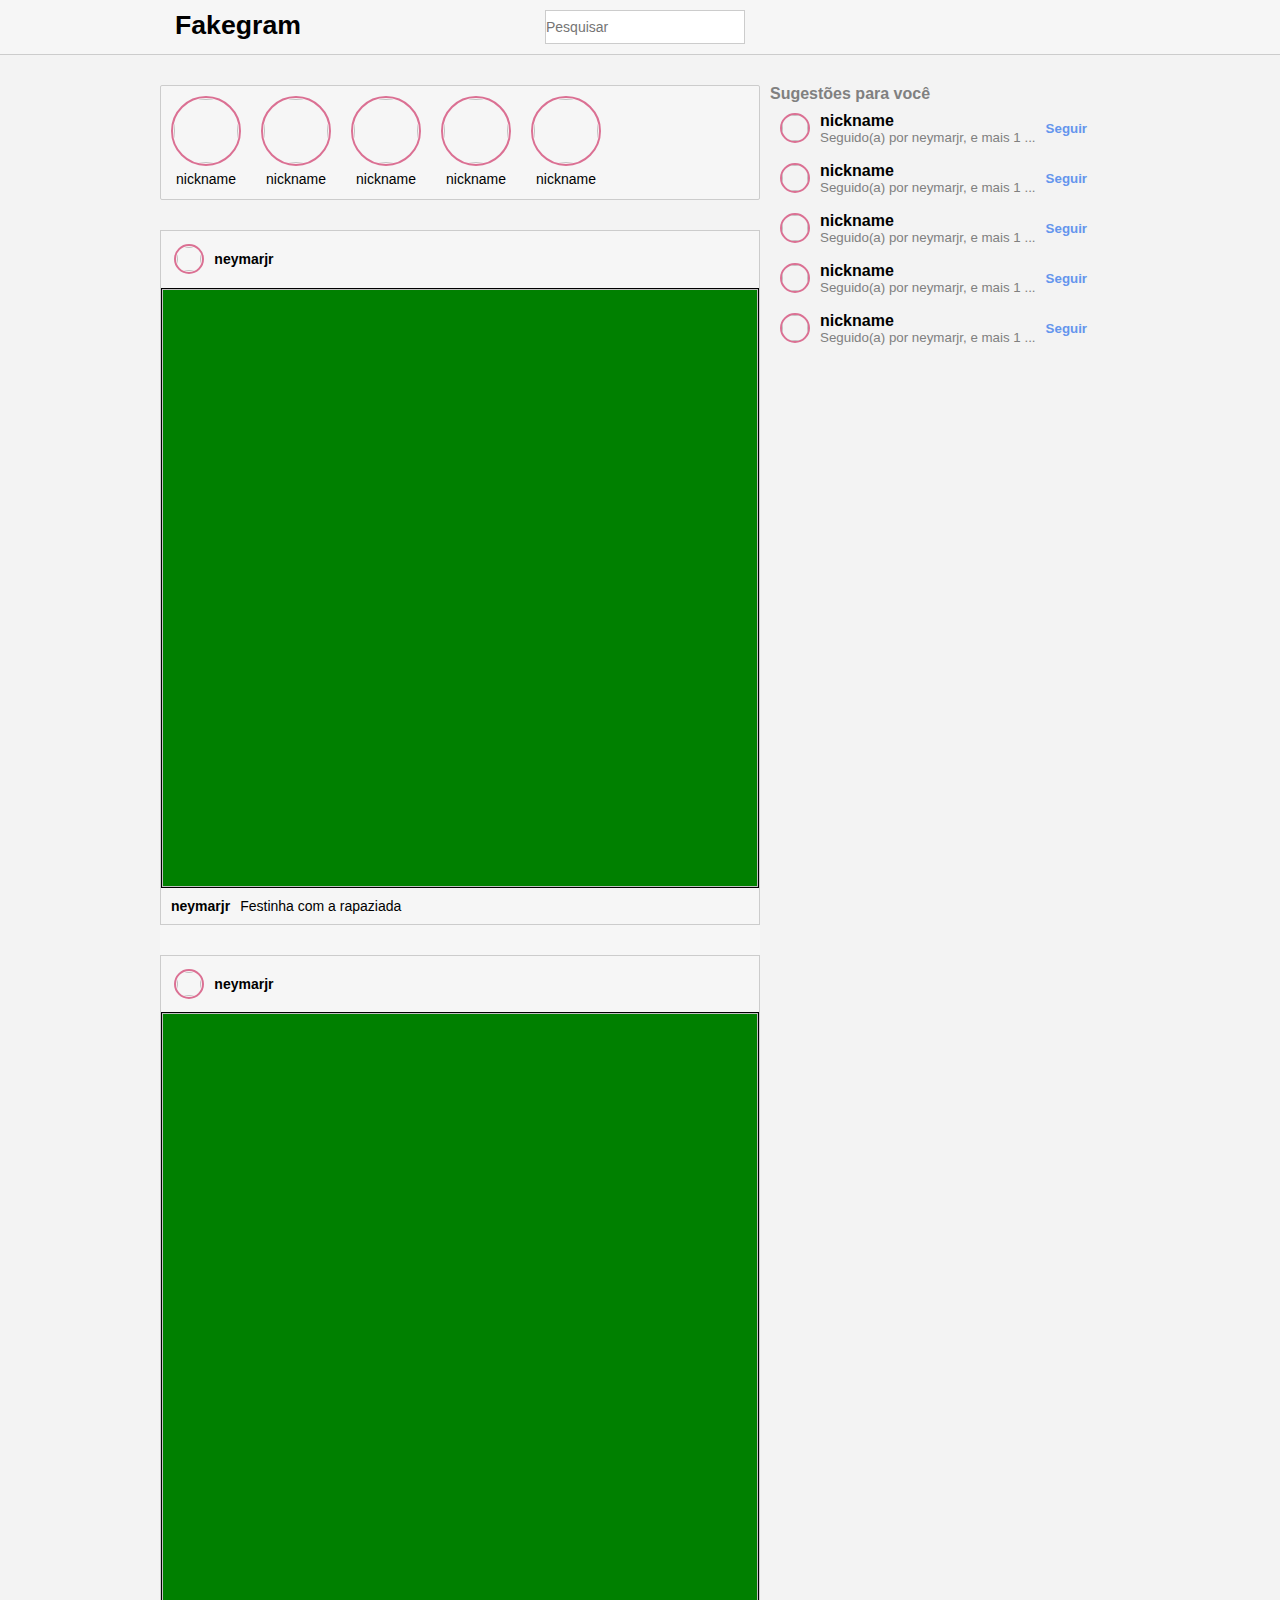
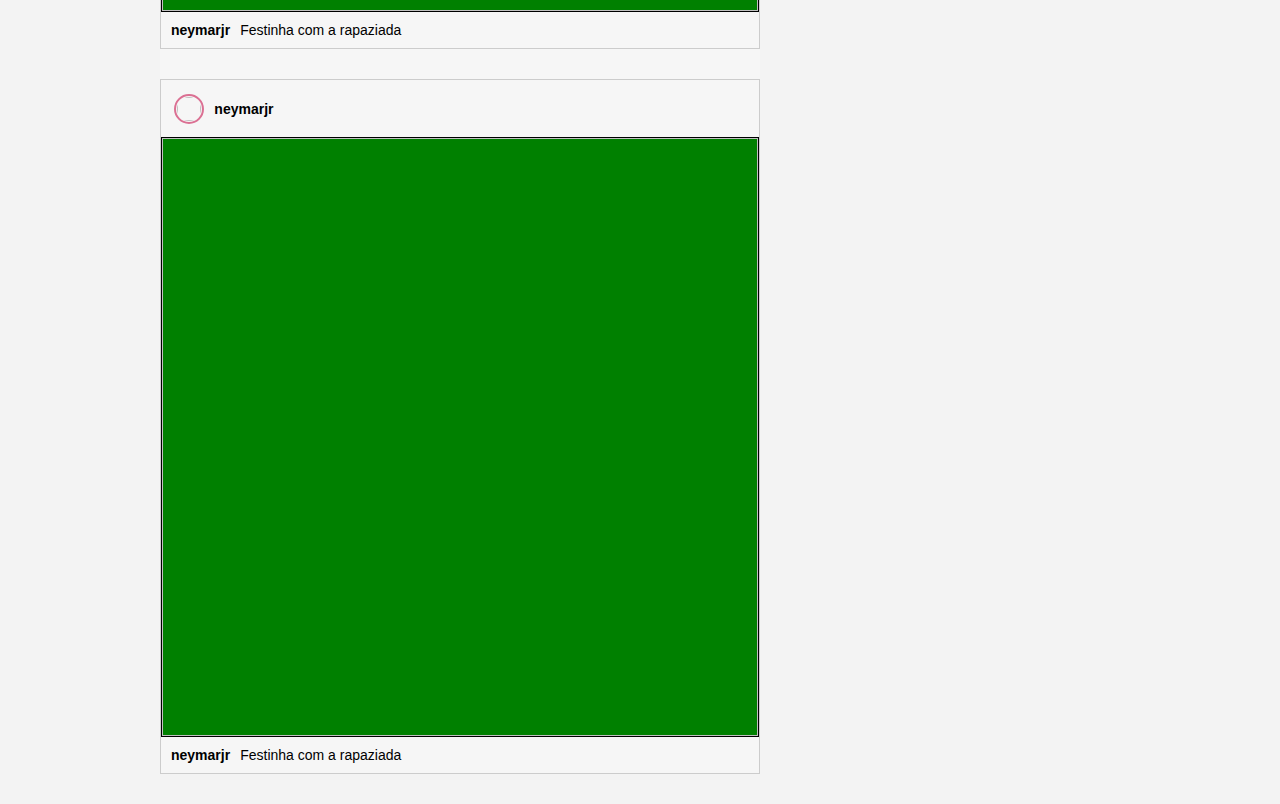
==== index.html @ 183a9589 "First version of feed" ====
<html>
    <head>
        <meta charset="utf-8">
        <meta name = "viewport" content="width = device-width, initial-scale=1"/>
        <title>Fakegram</title>
        <link rel="stylesheet" type="text/css" href="style/style.css">
        <link rel="stylesheet" type="text/css" href="style/feed.css">
        <link rel="stylesheet" type="text/css" href="../../../fontawesome/css/all.css">
        
    </head>
    <body>
        <div id="topbar">
            <div id="topbar-content">
                <div id="topbar-logo">
                    <h1>Fakegram</h1>
                </div>
                <input type="text" placeholder="Pesquisar">
                <div id="topbar-menu">
                    <i class="fas fa-home fa-2x"></i>
                    <i class="fas fa-comment fa-2x"></i>
                    <i class="fas fa-plus-square fa-2x"></i>
                    <i class="fas fa-compass fa-2x"></i>
                    <i class="fas fa-heart fa-2x"></i>
                    <i class="fas fa-user-circle fa-2x"></i>
                </div>
            </div>

        </div>
        <div id="main">
            <div id="main-content">
                <div id="stories">
                    <div class="card-stories">
                        <img class="class-story-img"/>
                        <p>nickname</p>
                    </div>        
                    <div class="card-stories">
                        <img class="class-story-img"/>
                        <p>nickname</p>
                    </div>        
                    <div class="card-stories">
                        <img class="class-story-img"/>
                        <p>nickname</p>
                    </div>        
                    <div class="card-stories">
                        <img class="class-story-img"/>
                        <p>nickname</p>
                    </div>        
                    <div class="card-stories">
                        <img class="class-story-img"/>
                        <p>nickname</p>
                    </div>                    
                </div>

                <div id="feed">
                    <div class="card-feed">
                        <div class="card-feed-header">
                            <img />
                            neymarjr
                        </div>
                        <img class="feed-img">
                        <div class="card-feed-footer">
                            <p class="feed-nickname">neymarjr</p>
                            <p class="feed-text">Festinha com a rapaziada</p>                            
                        </div>
                    </div>
                    <div class="card-feed">
                        <div class="card-feed-header">
                            <img />
                            neymarjr
                        </div>
                        <img class="feed-img">
                        <div class="card-feed-footer">
                            <p class="feed-nickname">neymarjr</p>
                            <p class="feed-text">Festinha com a rapaziada</p>                            
                        </div>
                    </div>
                    <div class="card-feed">
                        <div class="card-feed-header">
                            <img />
                            neymarjr
                        </div>
                        <img class="feed-img">
                        <div class="card-feed-footer">
                            <p class="feed-nickname">neymarjr</p>
                            <p class="feed-text">Festinha com a rapaziada</p>                            
                        </div>
                    </div>

                </div>
            </div>

            <div id="sidebar">
                <p class="sidebar-text-1">Sugestões para você</p>
                <div class="sidebar-profile">
                    <img class="sidebar-img"/>
                    <div class="sidebar-profile-person">
                        <p class="sidebar-text-2">nickname</p>
                        <p class="sidebar-text-3">Seguido(a) por neymarjr, e mais 1 ...</p>
                    </div>
                    <a>Seguir</a>  
                </div>
                <div class="sidebar-profile">
                    <img class="sidebar-img"/>
                    <div class="sidebar-profile-person">
                        <p class="sidebar-text-2">nickname</p>
                        <p class="sidebar-text-3">Seguido(a) por neymarjr, e mais 1 ...</p>
                    </div>
                    <a>Seguir</a>  
                </div>
                <div class="sidebar-profile">
                    <img class="sidebar-img"/>
                    <div class="sidebar-profile-person">
                        <p class="sidebar-text-2">nickname</p>
                        <p class="sidebar-text-3">Seguido(a) por neymarjr, e mais 1 ...</p>
                    </div>
                    <a>Seguir</a>  
                </div>
                <div class="sidebar-profile">
                    <img class="sidebar-img"/>
                    <div class="sidebar-profile-person">
                        <p class="sidebar-text-2">nickname</p>
                        <p class="sidebar-text-3">Seguido(a) por neymarjr, e mais 1 ...</p>
                    </div>
                    <a>Seguir</a>  
                </div>
                <div class="sidebar-profile">
                    <img class="sidebar-img"/>
                    <div class="sidebar-profile-person">
                        <p class="sidebar-text-2">nickname</p>
                        <p class="sidebar-text-3">Seguido(a) por neymarjr, e mais 1 ...</p>
                    </div>
                    <a>Seguir</a>  
                </div>
            </div>
        </div>
    </body>
</html>
---- style/style.css ----
* {
    padding:0;
    margin: 0;
    box-sizing: border-box;
    text-decoration: none;
    font-family: sans-serif;
    font-size: 14px;   
}
body {
    width: 100%;
    min-height: 100vh;
    background-color: rgb(243,243,243);
    margin: 0;
    padding: 0;
    display: flex;
    justify-content: center;
}
.instagram-wrapper {
    display: flex;
    align-items: center;
    justify-content: center;
 

}
.instagram-phone {
    display: flex;
    align-items: center;
    justify-content: center;
    width: 36%;
}
.instagram-phone img {
    height: 48rem;
}
.instagram-continue {
    display: flex;
    align-items: center;
    justify-content: space-around;
    flex-direction: column;
    width: 370px;
    

}
.group {
    display: flex;
    justify-content: space-between;
    align-items: center;
    flex-direction: column;
    background-color: white;
    width: 370px;
    padding: 1.3rem 0;
    border: 1px solid lightgray;
}
.group1 {
    margin-top: 5px;
    display: flex;
    justify-content: center;
    align-items: center;
    flex-direction: row;
    background-color: white;
    width: 100%;
    padding: 1.3rem 0;
    border: 1px solid lightgray;
}
.group:nth-child(1) {
    min-height: 19rem;
}
.instagram-logo {
    height: 3rem;
}
.profile {

    display: flex;
    justify-content: center;
    align-items: center;
    border-radius: 50%;
    overflow: hidden;
    margin-top: 20px;
    margin-bottom: 20px;
}
.profile img {
    height: 7rem;
    width: 7rem;
    object-fit: cover;
}
.instagram-login {
    background-color: #0095f6;
    color: white;
    padding: 8px;
    border-radius: 4px;
}
.instagram-logout {
    color: #0095f6;
    margin-top: 1rem;
}
.not-account{
    color: rgb(0,0,0);
    font-weight: lighter;

}
.link-blue {
    color: #0095f6;
    margin-left: 5px;
}
.download-app {
    display: flex;
    flex-direction: column;
    align-items: center;
    justify-content: center;
    width: 100%;
    padding: 1.3rem 0;
}
.downloads {
    display: flex;
    width: 100%;
    justify-content: space-evenly;
    align-items: center;
    padding: 1rem;
}
.app-download {
    height: 3rem;
    width: 10rem;
    background-size: cover;
}
.app-download:nth-child(1) {
    background-image: url('apple.png');
    border-radius: 4px;
}
.app-download:nth-child(2) {
    background-image: url('google.png');
    border-radius: 4px;
}

/*media queries*/


@media (max-width: 875px) {
    body{background-color: white;
    }
    .instagram-wrapper {
        width: 90%;
    }
    .instagram-phone {
        display: none;
    }
    .instagram-continue {
        width: 370px;
        
    }

    .download-app {
        display: none;
    }

    .group1{
        border: none;
    }
}
---- style/feed.css ----
body{
    display:initial;
}
h1{
    font-size: 20pt;
}

#topbar{
    width: 100%;
    height: 55px;
    border-bottom: solid 1px #ccc;
    background-color: rgb(246,246,246);
    display: flex;
    justify-content: center;
}


#topbar-content{
    width: 950px;
    display: flex;
    padding: 10px;
}
#topbar-logo{
    width: 350px;
    display: flex;
    justify-content: left;
}
#topbar i{
    margin-left: 20px;
}
#topbar input{
    margin-left: 20px;
    width: 200px;
    border: solid 1px #ccc;
}
#topbar-menu{
    width: 350px;
    display: flex;
    justify-content: right;
}

#main {    
    width: 100%;
	flex-direction: row;
    display: flex;
    justify-content: center;
    margin-top: 30px;
}

#main-content{    
    width: fit-content;
    position: relative;
    margin-right: 10px;
    padding: 0;

}


#stories{
    border: solid 1px #ccc;
    background-color: rgb(246,246,246);
    width: 600px;
    height: 115px;
    margin-bottom: 30px;
    border-radius: 2px;
    display: flex;

}
.card-stories{
    width: 80px;
    height: 100px;
    margin: 5px;
    text-align: center;

}

.class-story-img{
    width: 70px;
    height: 70px;
    border: solid 2px palevioletred;
    border-radius: 50%;
    padding: 1px;
    margin: 5px;
}






#feed{
    background-color: rgb(246,246,246);
    width: 600px;
    min-height: 1000px;
    border-radius: 2px;
}


.card-feed{    
    border: solid 1px #ccc;
    margin-bottom: 30px;
}

.feed-img{
    width: 100%;
    height: 600px;
    border: solid 1px black;
    background-color: green;
    margin: 0;


}



.card-feed-header{
    padding: 10pt;
    font-weight: bold;
    display: flex;
	align-items: center;

}
.card-feed-header img{
    width: 30px;
    height: 30px;
    border: solid 2px palevioletred;
    border-radius: 50%;
    padding: 1px;
    margin-right: 10px;

}
.card-feed-footer{
    width: 100%;
    display: flex;
    padding: 10px;
}
.feed-nickname{
    font-weight: bold;
    margin-right: 10px;

}









#sidebar{
    width: 350px;
    position: relative;

}

.sidebar-profile{
    display: flex;
    width: 100%;
	align-items: center;
}
.sidebar-img{
    width: 30px;
    height: 30px;
    border: solid 2px palevioletred;
    border-radius: 50%;
    margin: 10px;

}

.sidebar-text-1{
    color: grey;
    font-weight: bold;
    font-size: 12pt;
}
.sidebar-text-2{
    color: black;
    font-weight: bold;
    font-size: 12pt;
}
.sidebar-text-3{
    color: grey;
    font-size: 10pt;
}

#sidebar a {
    margin-left: 10px;
    font-size: 10pt;
    color:cornflowerblue;
    font-weight: 600;
}
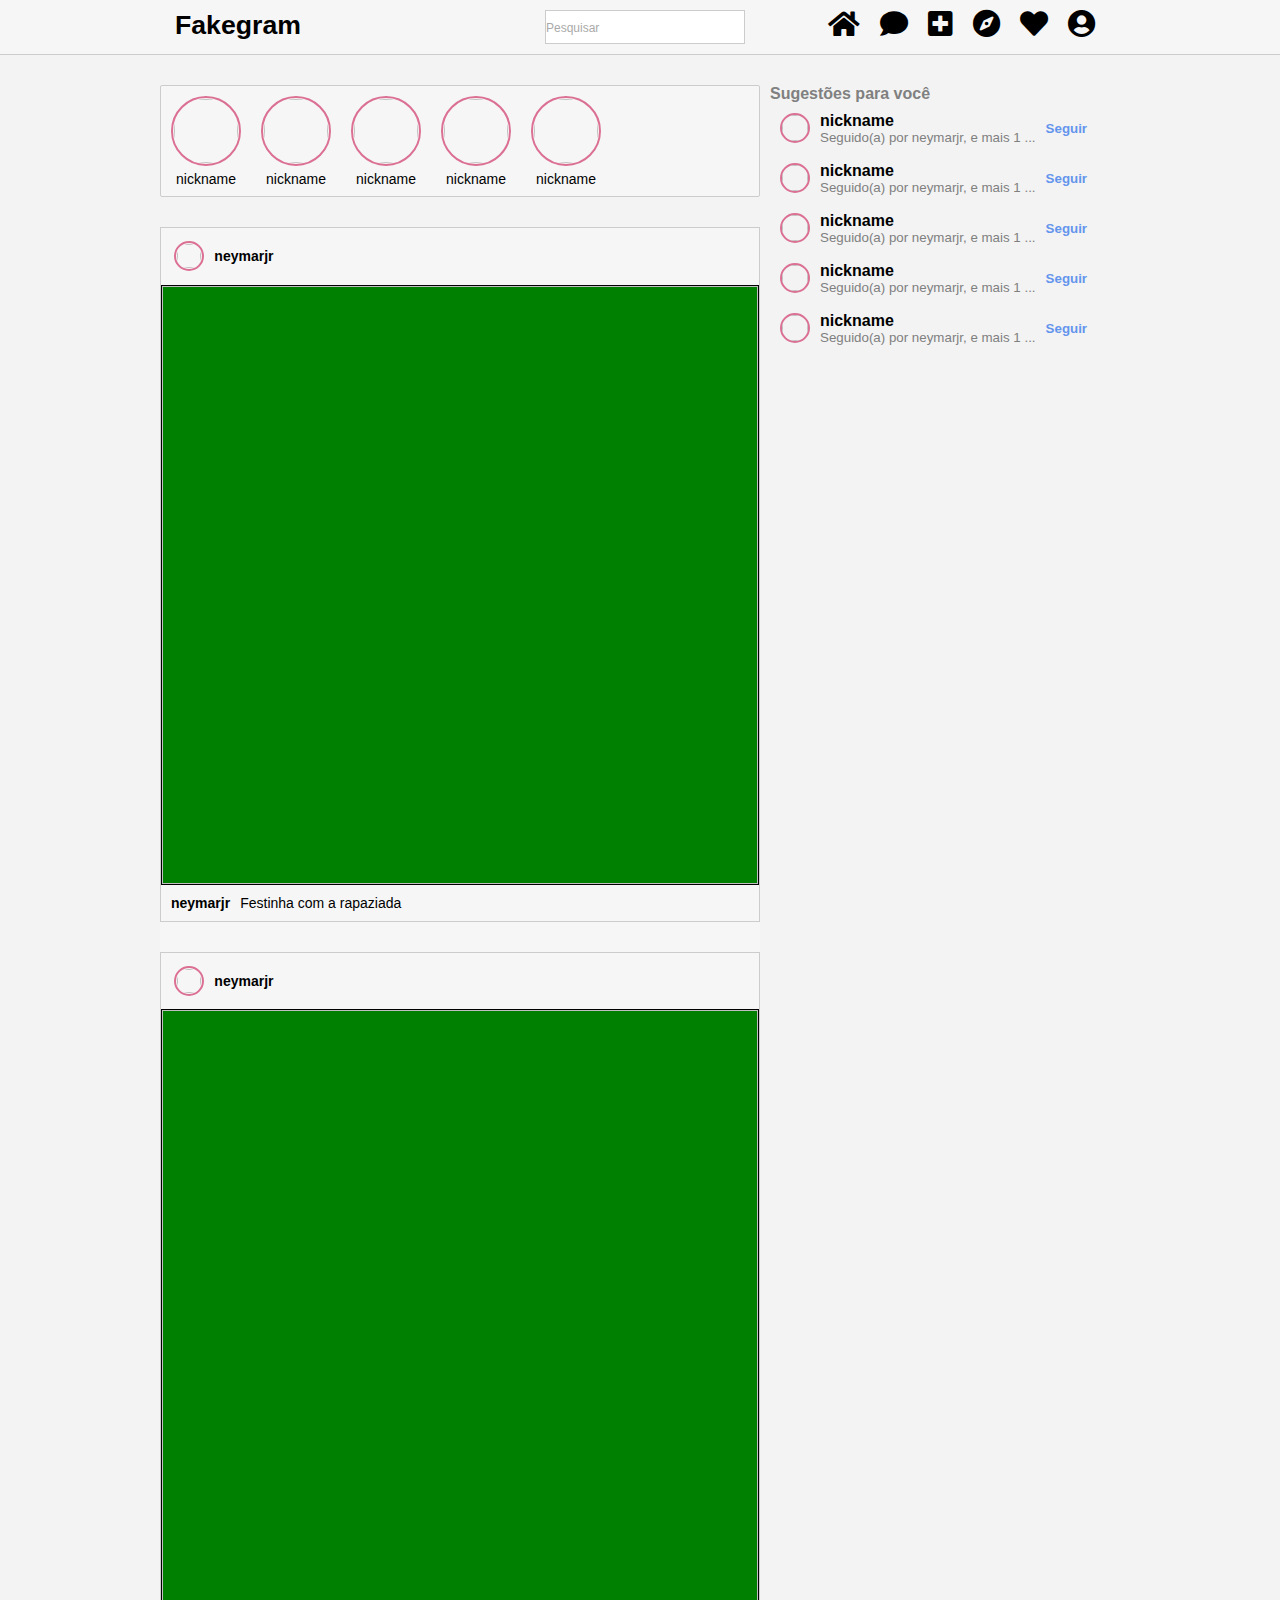
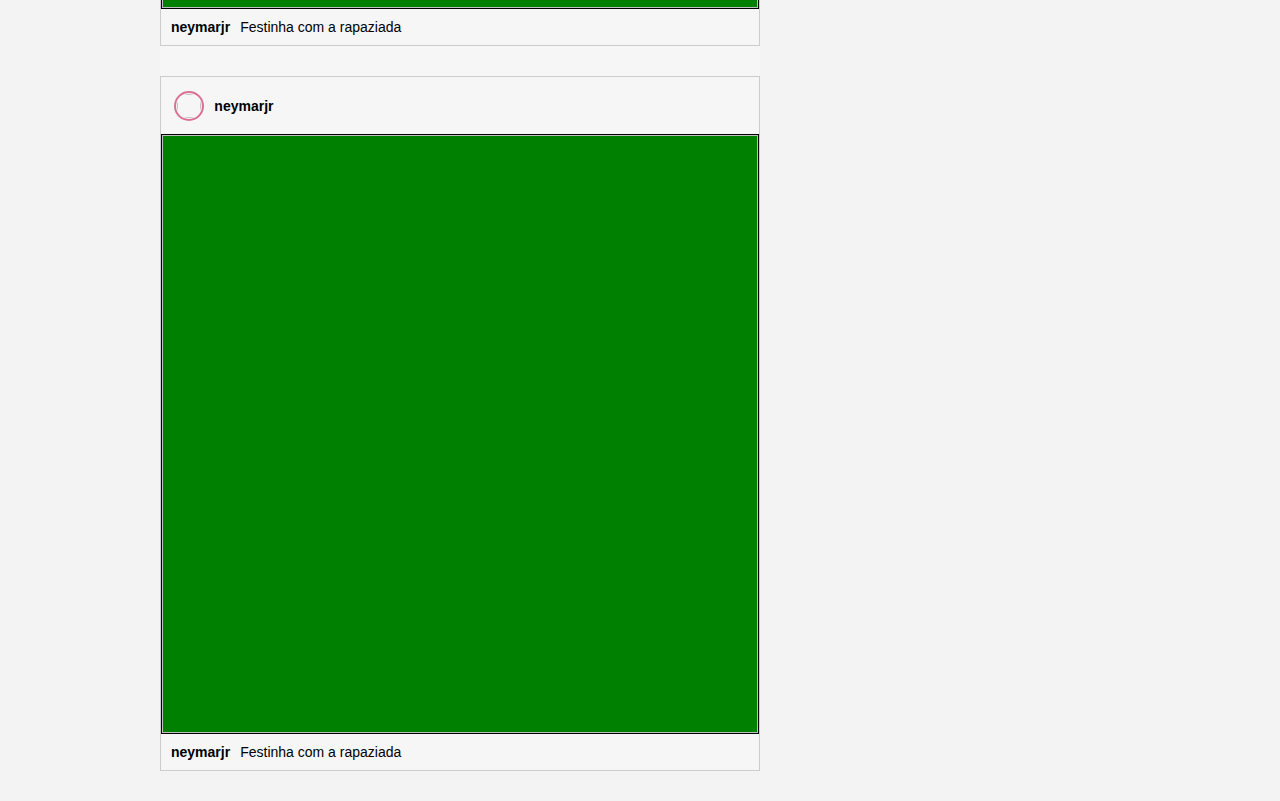
==== commit 077fa024: "inclusão de ícones no feed e de arquivo genérico de estilos" ====
--- a/index.html
+++ b/index.html
@@ -5,7 +5,8 @@
         <title>Fakegram</title>
         <link rel="stylesheet" type="text/css" href="style/style.css">
         <link rel="stylesheet" type="text/css" href="style/feed.css">
-        <link rel="stylesheet" type="text/css" href="../../../fontawesome/css/all.css">
+        <link rel="stylesheet" href="https://cdnjs.cloudflare.com/ajax/libs/font-awesome/5.11.2/css/all.css">
+
         
     </head>
     <body>
--- a/style/style.css
+++ b/style/style.css
@@ -42,13 +42,64 @@
 }
 .group {
     display: flex;
-    justify-content: space-between;
+
     align-items: center;
     flex-direction: column;
     background-color: white;
-    width: 370px;
+    width: 350px;
     padding: 1.3rem 0;
     border: 1px solid lightgray;
+    height: 350px;
+}
+.inputs{
+    height: 300px;
+    width: 100%;
+    display: flex;
+    flex-direction: column;
+    align-items: center;
+    justify-content: center;
+
+}
+.inputs button{
+    width: 75%;
+    height: 32px;
+    margin-top: 10px;
+    border:none;
+    border-radius: 4px;
+    background-color: dodgerblue;
+    color: white;
+}
+.inputs p{  
+    font-size: 12px;
+    font-weight: bolder;
+    margin: 15px 0px;
+    color:rgb(145, 145, 145) ;
+}
+.inputs a{
+    text-decoration: none;
+    font-size: 12px;
+    margin-top: 20px;
+    color: grey;
+}
+.inputs img{
+    height: 25px;
+}
+.inputs input{
+    width: 75%;
+    height: 35px;
+    background-color:rgba(0, 0, 0, 0.03);
+    border-radius: 3px;
+    margin-bottom: 6px;
+    padding: 5px;
+    border:none;
+    border:1px solid rgb(206, 206, 206);
+}
+input::placeholder{
+    font-size: 12px;
+    color: rgb(170, 170, 170);
+}
+textarea:focus, input:focus, select:focus {
+    outline: 0;
 }
 .group1 {
     margin-top: 5px;
@@ -57,7 +108,7 @@
     align-items: center;
     flex-direction: row;
     background-color: white;
-    width: 100%;
+    width: 350px;
     padding: 1.3rem 0;
     border: 1px solid lightgray;
 }
@@ -122,11 +173,11 @@
     background-size: cover;
 }
 .app-download:nth-child(1) {
-    background-image: url('apple.png');
+    background-image: url('/fakegram/assets/apple.png');
     border-radius: 4px;
 }
 .app-download:nth-child(2) {
-    background-image: url('google.png');
+    background-image: url('/fakegram/assets/google.png');
     border-radius: 4px;
 }
 
@@ -147,11 +198,4 @@
         
     }
 
-    .download-app {
-        display: none;
-    }
-
-    .group1{
-        border: none;
-    }
 }--- a/style/feed.css
+++ b/style/feed.css
@@ -60,7 +60,7 @@
     border: solid 1px #ccc;
     background-color: rgb(246,246,246);
     width: 600px;
-    height: 115px;
+    height: fit-content;
     margin-bottom: 30px;
     border-radius: 2px;
     display: flex;
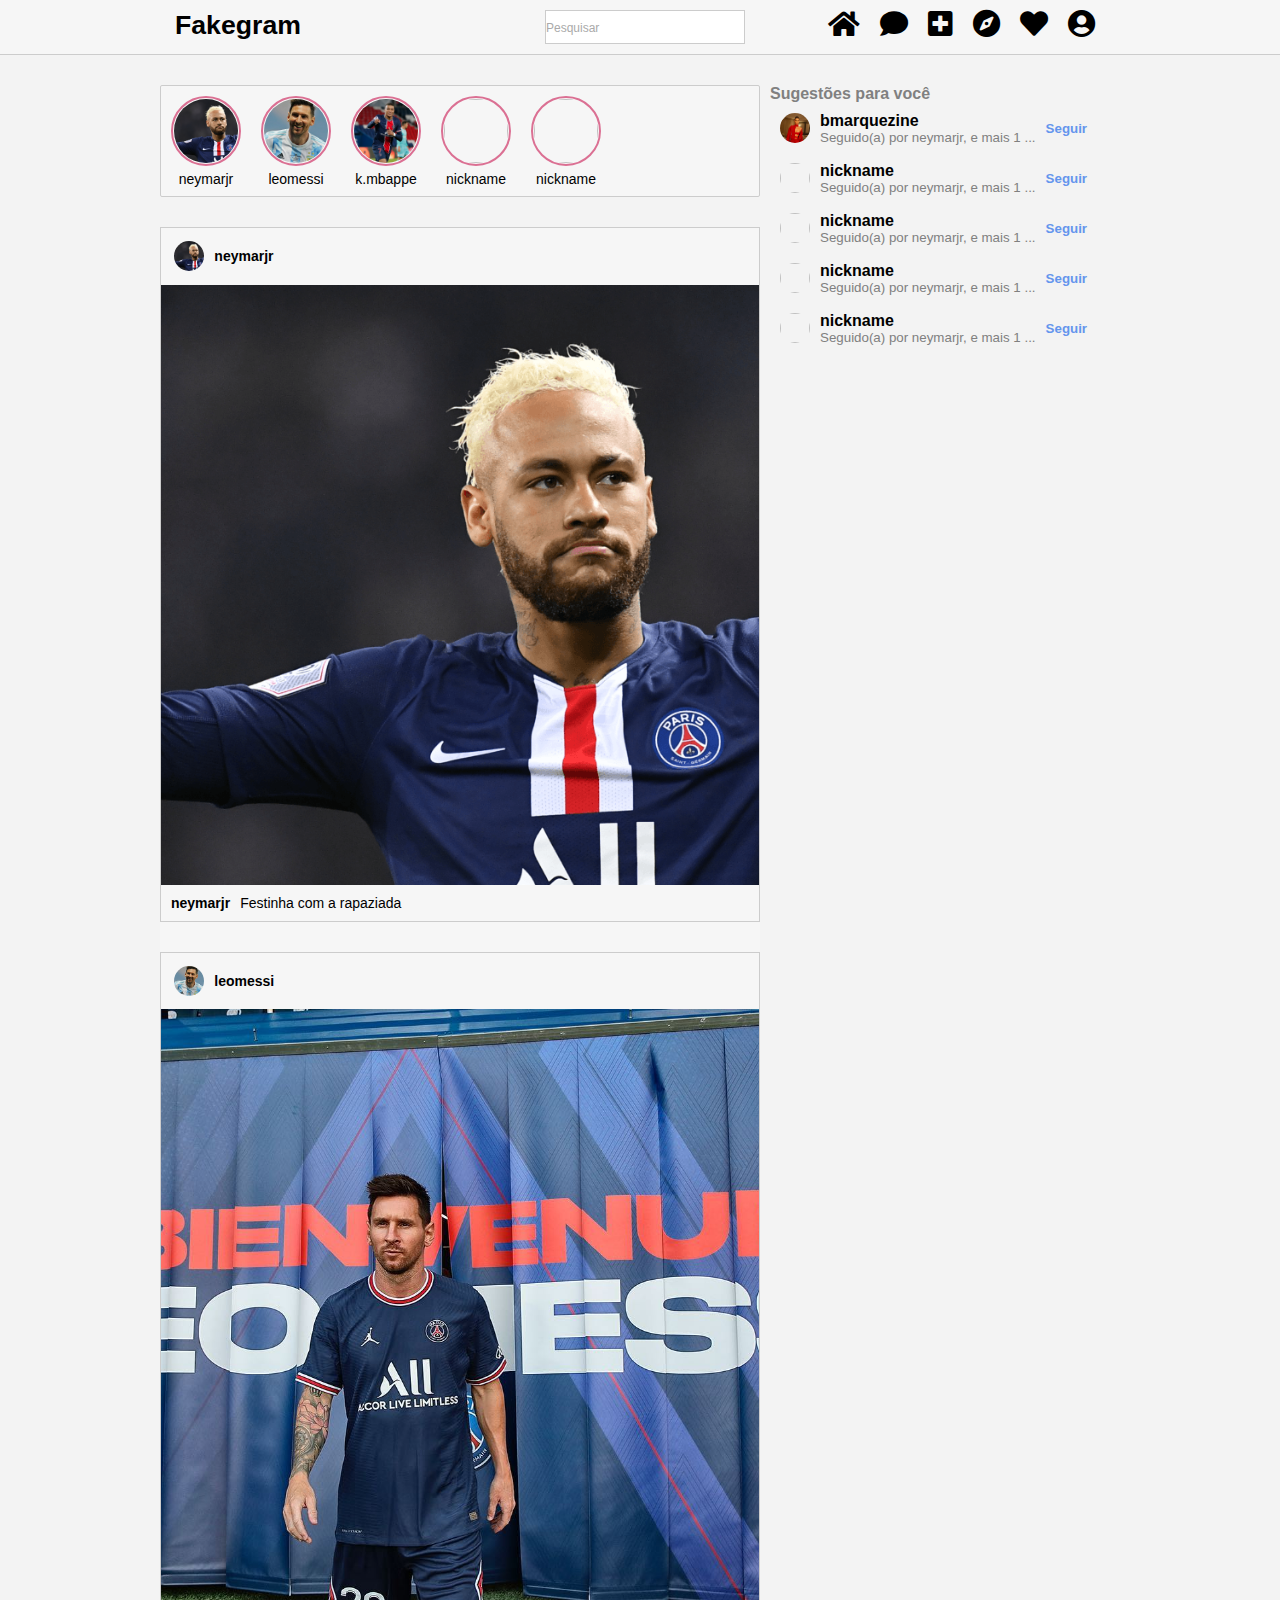
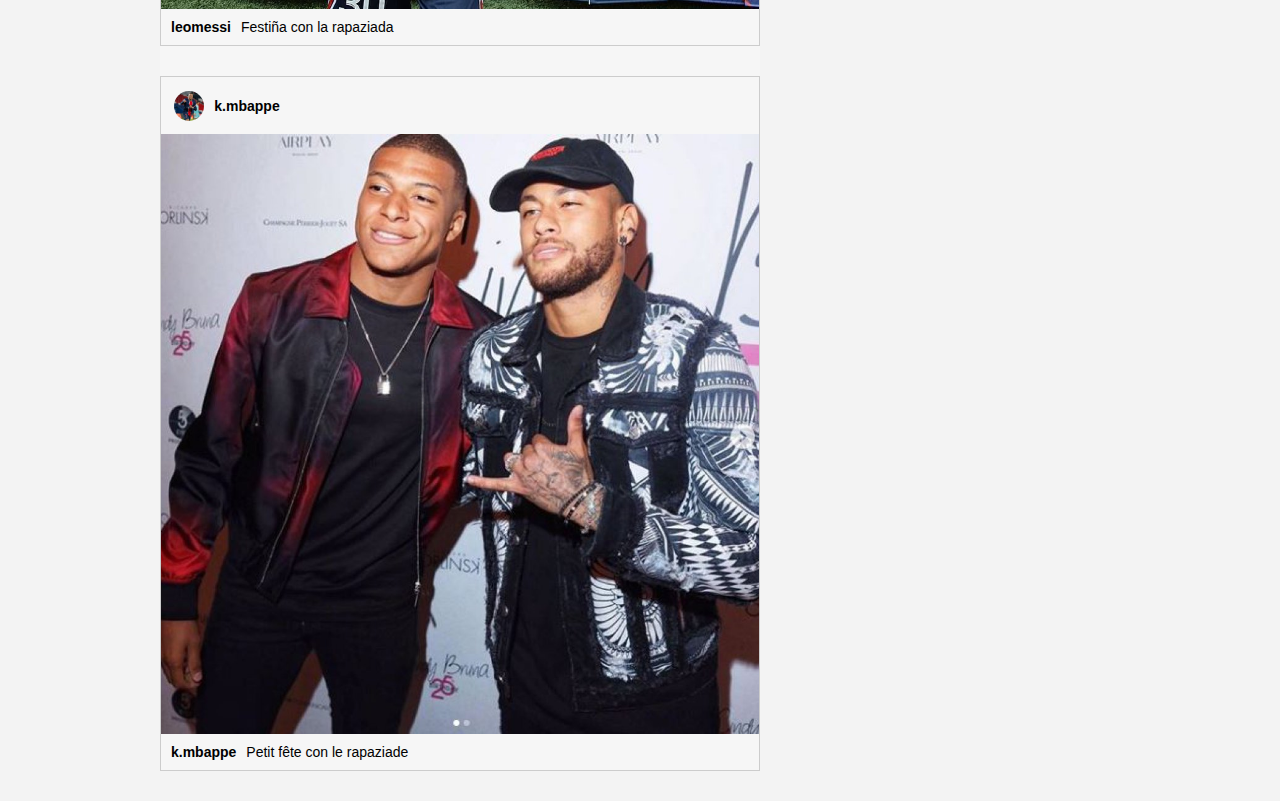
==== commit 2fdf8743: "Preenchimento da tela de feed" ====
--- a/index.html
+++ b/index.html
@@ -22,7 +22,7 @@
                     <i class="fas fa-plus-square fa-2x"></i>
                     <i class="fas fa-compass fa-2x"></i>
                     <i class="fas fa-heart fa-2x"></i>
-                    <i class="fas fa-user-circle fa-2x"></i>
+                    <a href="pages/login.html"><i class="fas fa-user-circle fa-2x"></i></a>
                 </div>
             </div>
 
@@ -31,16 +31,16 @@
             <div id="main-content">
                 <div id="stories">
                     <div class="card-stories">
-                        <img class="class-story-img"/>
-                        <p>nickname</p>
+                        <img class="class-story-img" src="assets/njr.png"/>
+                        <p>neymarjr</p>
                     </div>        
                     <div class="card-stories">
-                        <img class="class-story-img"/>
-                        <p>nickname</p>
+                        <img class="class-story-img" src="assets/leomessi.jpg"/>
+                        <p>leomessi</p>
                     </div>        
                     <div class="card-stories">
-                        <img class="class-story-img"/>
-                        <p>nickname</p>
+                        <img class="class-story-img" src="assets/mbappe.jpg"/>
+                        <p>k.mbappe</p>
                     </div>        
                     <div class="card-stories">
                         <img class="class-story-img"/>
@@ -55,10 +55,10 @@
                 <div id="feed">
                     <div class="card-feed">
                         <div class="card-feed-header">
-                            <img />
+                            <img  src="assets/njr.png"/>
                             neymarjr
                         </div>
-                        <img class="feed-img">
+                        <img class="feed-img" src="assets/njr.png">
                         <div class="card-feed-footer">
                             <p class="feed-nickname">neymarjr</p>
                             <p class="feed-text">Festinha com a rapaziada</p>                            
@@ -66,24 +66,24 @@
                     </div>
                     <div class="card-feed">
                         <div class="card-feed-header">
-                            <img />
-                            neymarjr
+                            <img src="assets/leomessi.jpg">
+                            leomessi
                         </div>
-                        <img class="feed-img">
+                        <img class="feed-img" src="assets/lmessi2.jpg">
                         <div class="card-feed-footer">
-                            <p class="feed-nickname">neymarjr</p>
-                            <p class="feed-text">Festinha com a rapaziada</p>                            
+                            <p class="feed-nickname">leomessi</p>
+                            <p class="feed-text">Festiña con la rapaziada</p>                            
                         </div>
                     </div>
                     <div class="card-feed">
                         <div class="card-feed-header">
-                            <img />
-                            neymarjr
+                            <img src="assets/mbappe.jpg" />
+                            k.mbappe
                         </div>
-                        <img class="feed-img">
+                        <img class="feed-img" src="assets/mbappe2.jpg">
                         <div class="card-feed-footer">
-                            <p class="feed-nickname">neymarjr</p>
-                            <p class="feed-text">Festinha com a rapaziada</p>                            
+                            <p class="feed-nickname">k.mbappe</p>
+                            <p class="feed-text">Petit fête con le rapaziade</p>                            
                         </div>
                     </div>
 
@@ -93,9 +93,9 @@
             <div id="sidebar">
                 <p class="sidebar-text-1">Sugestões para você</p>
                 <div class="sidebar-profile">
-                    <img class="sidebar-img"/>
+                    <img class="sidebar-img" src="assets/bmar.jpg"/>
                     <div class="sidebar-profile-person">
-                        <p class="sidebar-text-2">nickname</p>
+                        <p class="sidebar-text-2">bmarquezine</p>
                         <p class="sidebar-text-3">Seguido(a) por neymarjr, e mais 1 ...</p>
                     </div>
                     <a>Seguir</a>  
--- a/style/feed.css
+++ b/style/feed.css
@@ -27,6 +27,7 @@
 }
 #topbar i{
     margin-left: 20px;
+    cursor: pointer;
 }
 #topbar input{
     margin-left: 20px;
@@ -37,6 +38,10 @@
     width: 350px;
     display: flex;
     justify-content: right;
+}
+
+#topbar-menu a{
+    color: inherit;
 }
 
 #main {    
@@ -81,6 +86,7 @@
     border-radius: 50%;
     padding: 1px;
     margin: 5px;
+    cursor: pointer;
 }
 
 
@@ -104,11 +110,8 @@
 .feed-img{
     width: 100%;
     height: 600px;
-    border: solid 1px black;
-    background-color: green;
     margin: 0;
-
-
+    object-fit: cover;
 }
 
 
@@ -123,10 +126,9 @@
 .card-feed-header img{
     width: 30px;
     height: 30px;
-    border: solid 2px palevioletred;
     border-radius: 50%;
-    padding: 1px;
     margin-right: 10px;
+    cursor: pointer;
 
 }
 .card-feed-footer{
@@ -162,9 +164,9 @@
 .sidebar-img{
     width: 30px;
     height: 30px;
-    border: solid 2px palevioletred;
     border-radius: 50%;
     margin: 10px;
+    cursor: pointer;
 
 }
 
@@ -177,10 +179,12 @@
     color: black;
     font-weight: bold;
     font-size: 12pt;
+    cursor: pointer;
 }
 .sidebar-text-3{
     color: grey;
     font-size: 10pt;
+    cursor: pointer;
 }
 
 #sidebar a {
@@ -188,4 +192,5 @@
     font-size: 10pt;
     color:cornflowerblue;
     font-weight: 600;
+    cursor: pointer;
 }